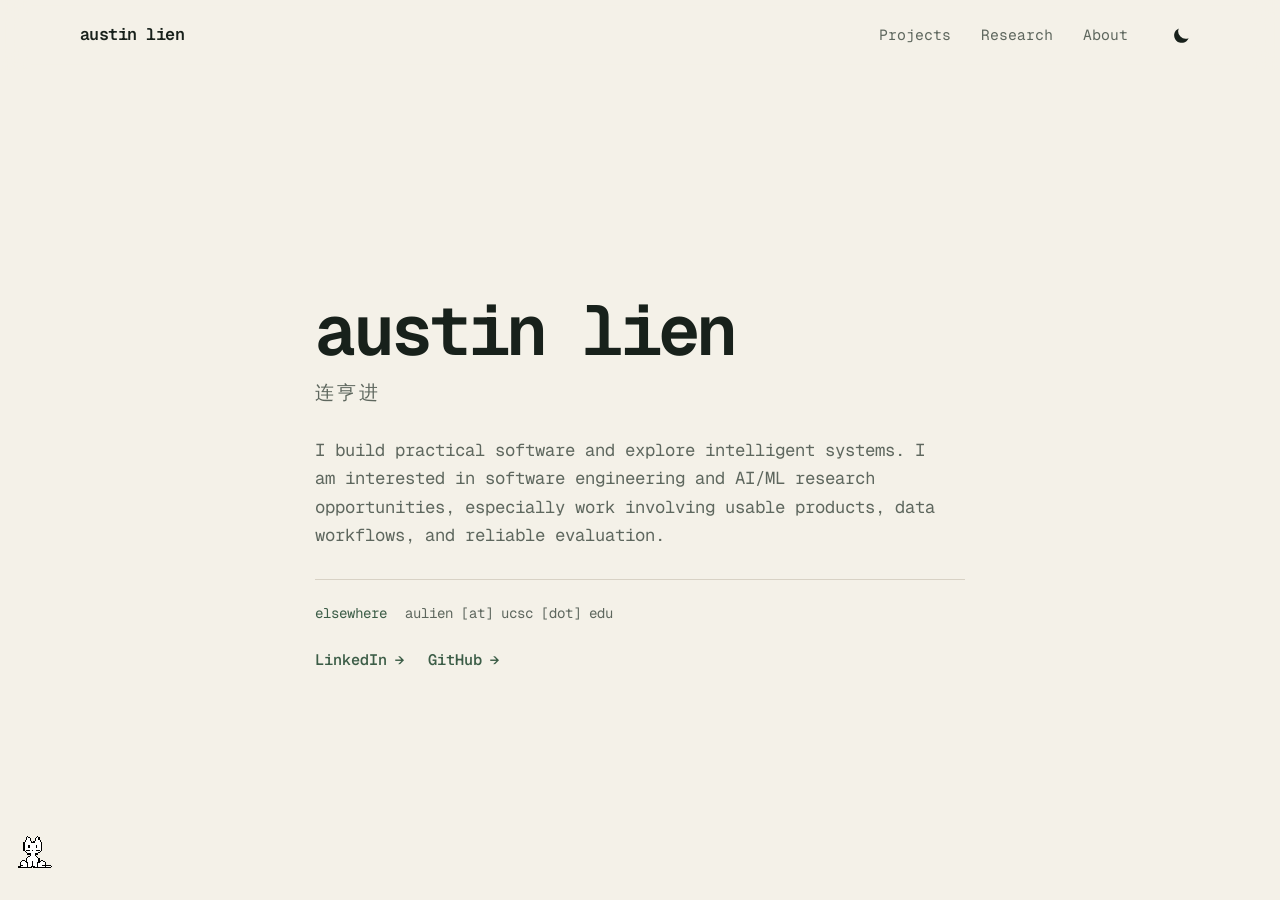
==== index.html @ deeaf7c6 "Publish personal portfolio site" ====
<!doctype html>
<html lang="en">
  <head>
    <meta charset="utf-8">
    <meta name="viewport" content="width=device-width, initial-scale=1">
    <meta name="theme-color" content="#f4f1e8">
    <meta
      name="description"
      content="Austin Lien - software engineering and AI/ML portfolio."
    >
    <title>Austin Lien | Software Engineering and AI/ML</title>
    <link rel="icon" href="favicon.svg" type="image/svg+xml">
    <link rel="stylesheet" href="style.css">
    <script>
      document.documentElement.classList.add("js");
      try {
        var savedTheme = localStorage.getItem("portfolio-theme");
        var prefersDark = window.matchMedia("(prefers-color-scheme: dark)").matches;
        if (savedTheme === "dark" || (!savedTheme && prefersDark)) {
          document.documentElement.dataset.theme = "dark";
        }
      } catch (error) {}
    </script>
  </head>
  <body>
    <a class="skip-link" href="#main-content">Skip to content</a>
    <header class="site-header">
      <div class="container header-layout">
        <a class="brand" href="index.html" aria-label="austin lien, home">
          austin lien
        </a>
        <nav class="nav-links" aria-label="Primary">
          <a href="projects.html">Projects</a>
          <a href="research.html">Research</a>
          <a href="about.html">About</a>
        </nav>
        <button class="theme-toggle" id="theme-toggle" type="button" aria-label="Switch to dark mode">
          <svg class="moon-icon" viewBox="0 0 24 24" aria-hidden="true">
            <path d="M21 15.4A9.5 9.5 0 0 1 8.6 3a9.5 9.5 0 1 0 12.4 12.4Z"/>
          </svg>
          <svg class="sun-icon" viewBox="0 0 24 24" aria-hidden="true">
            <circle cx="12" cy="12" r="4"/>
            <path d="M12 2v3M12 19v3M2 12h3M19 12h3M4.9 4.9l2.1 2.1M17 17l2.1 2.1M19.1 4.9 17 7M7 17l-2.1 2.1"/>
          </svg>
        </button>
      </div>
    </header>

    <main class="home-main" id="main-content">
      <section class="home-hero" aria-labelledby="hero-name">
        <div class="container home-layout">
          <div class="home-copy reveal">
            <h1 id="hero-name"></h1>
            <p class="native-name" id="native-name" lang="zh-Hans"></p>
            <p class="home-bio" id="hero-summary"></p>
            <p class="home-email">
              <span class="home-email-label">elsewhere</span>
              <span id="hero-email"></span>
            </p>
            <div class="home-links" id="home-links" aria-label="Profile links"></div>
          </div>
        </div>
      </section>
    </main>

    <script src="script.js"></script>
    <script src="oneko.js"></script>
  </body>
</html>
---- style.css ----
@import url("https://fonts.googleapis.com/css2?family=Geist+Mono:wght@400;500;600;700&display=swap");

:root {
  color-scheme: light;
  --background: #f4f1e8;
  --surface: #faf8f2;
  --surface-raised: #fffdf7;
  --text: #18211b;
  --muted: #5e675e;
  --line: #d8d2c5;
  --accent: #56745e;
  --accent-strong: #3c5d47;
  --accent-soft: #e0e5da;
  --grid: rgba(52, 76, 60, 0.055);
  --header: rgba(244, 241, 232, 0.88);
  --shadow: 0 18px 44px rgba(28, 38, 29, 0.055);
  --container: 1120px;
  --radius: 16px;
}

:root[data-theme="dark"] {
  color-scheme: dark;
  --background: #101512;
  --surface: #151c18;
  --surface-raised: #19221d;
  --text: #edf0e7;
  --muted: #9ca69b;
  --line: #2a362f;
  --accent: #8eaf91;
  --accent-strong: #b3ceb2;
  --accent-soft: #243128;
  --grid: rgba(175, 202, 176, 0.055);
  --header: rgba(16, 21, 18, 0.88);
  --shadow: none;
}

*,
*::before,
*::after {
  box-sizing: border-box;
}

html {
  scroll-behavior: smooth;
}

body {
  display: flex;
  flex-direction: column;
  margin: 0;
  min-width: 300px;
  min-height: 100vh;
  background: var(--background);
  color: var(--text);
  font-family: "Geist Mono", "Cascadia Mono", Consolas, monospace;
  line-height: 1.65;
  transition:
    background-color 200ms ease,
    color 200ms ease;
}

a {
  color: inherit;
  text-decoration: none;
}

p,
h1,
h2,
h3,
figure,
ul {
  margin: 0;
}

ul {
  padding: 0;
  list-style: none;
}

h1,
h2,
h3 {
  color: var(--text);
  font-weight: 650;
  letter-spacing: -0.055em;
  line-height: 1.1;
}

h1 {
  margin-top: 17px;
  font-size: clamp(3.15rem, 7.5vw, 5.15rem);
}

h2 {
  font-size: clamp(2rem, 4vw, 2.65rem);
}

h3 {
  font-size: 1.3rem;
}

.container {
  width: min(var(--container), calc(100% - 52px));
  margin: 0 auto;
}

.skip-link {
  position: fixed;
  z-index: 30;
  top: 12px;
  left: 12px;
  padding: 9px 15px;
  border-radius: 7px;
  background: var(--text);
  color: var(--background);
  transform: translateY(-150%);
}

.skip-link:focus {
  transform: translateY(0);
}

.site-header {
  position: sticky;
  z-index: 10;
  top: 0;
  padding: 16px 0;
  background: var(--header);
  backdrop-filter: blur(13px);
}

.header-layout {
  display: flex;
  align-items: center;
  gap: 34px;
}

.brand {
  flex: 1;
  font-size: 1.05rem;
  font-weight: 600;
  letter-spacing: -0.03em;
  white-space: nowrap;
}

.nav-links {
  display: flex;
  align-items: center;
  gap: clamp(16px, 2.5vw, 30px);
  color: var(--muted);
  font-size: 0.92rem;
}

.nav-links a {
  transition: color 150ms ease;
}

.nav-links a:hover,
.nav-links a:focus-visible,
.nav-links .active {
  color: var(--text);
}

.nav-links .active {
  position: relative;
}

.nav-links .active::after {
  position: absolute;
  right: 0;
  bottom: -9px;
  left: 0;
  height: 2px;
  content: "";
  background: var(--accent);
}

.button {
  display: inline-flex;
  align-items: center;
  justify-content: center;
  min-height: 48px;
  padding: 0 21px;
  border: 1px solid var(--line);
  border-radius: 9px;
  font-size: 0.91rem;
  font-weight: 550;
  transition:
    border-color 150ms ease,
    background 150ms ease,
    color 150ms ease,
    transform 150ms ease;
}

.button:hover {
  transform: translateY(-1px);
}

.button:focus-visible,
a:focus-visible,
.theme-toggle:focus-visible {
  outline: 2px solid var(--accent);
  outline-offset: 3px;
}

.button-primary {
  border-color: var(--accent-strong);
  background: var(--accent-strong);
  color: #f8f7f0;
}

.button-primary:hover {
  border-color: var(--text);
  background: var(--text);
  color: var(--background);
}

.button-outline {
  background: var(--surface);
}

.button-outline:hover {
  border-color: var(--accent);
  background: var(--accent-soft);
}

.button-small {
  min-height: 42px;
  padding: 0 18px;
}

.theme-toggle {
  display: grid;
  width: 38px;
  height: 38px;
  padding: 0;
  place-content: center;
  border: 0;
  border-radius: 999px;
  background: transparent;
  color: var(--text);
  cursor: pointer;
  transition:
    background 150ms ease,
    color 150ms ease;
}

.theme-toggle:hover {
  background: var(--accent-soft);
  color: var(--accent-strong);
}

.theme-toggle svg {
  width: 19px;
  height: 19px;
  fill: none;
  stroke: currentColor;
  stroke-width: 1.8;
  stroke-linecap: round;
  stroke-linejoin: round;
}

.theme-toggle .moon-icon {
  fill: currentColor;
  stroke: none;
}

.sun-icon {
  display: none;
}

:root[data-theme="dark"] .moon-icon {
  display: none;
}

:root[data-theme="dark"] .sun-icon {
  display: block;
}

.home-main,
.page-main {
  flex: 1;
}

.home-hero {
  display: flex;
  min-height: calc(100vh - 76px);
  align-items: center;
  padding: clamp(44px, 7vw, 76px) 0;
}

.home-layout {
  max-width: 650px;
}

.home-copy h1 {
  margin-top: 0;
  font-size: clamp(2.7rem, 6.2vw, 4.4rem);
}

.native-name {
  margin-top: 8px;
  color: var(--muted);
  font-family: "Noto Sans SC", "PingFang SC", "Microsoft YaHei", sans-serif;
  font-size: clamp(1rem, 1.9vw, 1.2rem);
  font-weight: 400;
  letter-spacing: 0.16em;
}

.eyebrow {
  color: var(--accent-strong);
  font-size: 0.76rem;
  font-weight: 600;
  letter-spacing: 0.12em;
  text-transform: uppercase;
}

.home-bio {
  max-width: 635px;
  margin-top: 27px;
  color: var(--muted);
  font-size: clamp(1rem, 1.45vw, 1.08rem);
}

.home-email {
  display: flex;
  gap: 18px;
  margin-top: 29px;
  padding-top: 22px;
  border-top: 1px solid var(--line);
  color: var(--muted);
  font-size: 0.88rem;
}

.home-email-label {
  color: var(--accent-strong);
}

.home-links {
  display: flex;
  gap: 24px;
  margin-top: 22px;
}

.home-link {
  display: inline-flex;
  align-items: center;
  gap: 8px;
  color: var(--accent-strong);
  font-size: 0.95rem;
  font-weight: 550;
}

.home-link span {
  transition: transform 150ms ease;
}

.home-link:hover span {
  transform: translateX(3px);
}

.card-kicker {
  color: var(--accent);
  font-size: 0.73rem;
  font-weight: 600;
  letter-spacing: 0.12em;
  text-transform: uppercase;
}

.page-hero {
  padding: clamp(54px, 8vw, 78px) 0 clamp(40px, 6vw, 58px);
}

.page-heading {
  max-width: 680px;
}

.page-heading h1 {
  margin: 16px 0 17px;
  font-size: clamp(2.8rem, 7vw, 4.1rem);
}

.page-heading > p:last-child {
  color: var(--muted);
  font-size: 1rem;
}

.page-content {
  padding: clamp(43px, 7vw, 66px) 0 clamp(64px, 9vw, 92px);
}

.project-grid {
  display: grid;
  grid-template-columns: repeat(3, 1fr);
  gap: 17px;
}

.project-card {
  display: flex;
  flex-direction: column;
  min-height: 410px;
  padding: 24px 23px;
  border: 1px solid var(--line);
  border-radius: var(--radius);
  background: var(--surface-raised);
  transition:
    border-color 170ms ease,
    transform 170ms ease;
}

.project-card:hover {
  border-color: var(--accent);
  transform: translateY(-3px);
}

.project-card-featured {
  display: grid;
  grid-column: 1 / -1;
  grid-template-columns: minmax(300px, 0.95fr) minmax(340px, 1fr);
  grid-template-areas:
    "demo header"
    "demo title"
    "demo description"
    "demo tags"
    "demo link";
  column-gap: 29px;
  min-height: 0;
}

.project-header {
  display: flex;
  justify-content: space-between;
  gap: 10px;
  margin-bottom: 29px;
  color: var(--muted);
  font-size: 0.68rem;
  letter-spacing: 0.09em;
  text-transform: uppercase;
}

.project-type {
  color: var(--accent-strong);
}

.project-status {
  text-align: right;
}

.project-card h3 {
  min-height: 57px;
  margin-bottom: 15px;
}

.project-description {
  margin-bottom: 24px;
  color: var(--muted);
  font-size: 0.92rem;
}

.project-card-featured .project-header {
  grid-area: header;
  margin-bottom: 20px;
}

.project-card-featured h3 {
  grid-area: title;
  min-height: 0;
}

.project-card-featured .project-description {
  grid-area: description;
}

.project-demo {
  margin-bottom: 22px;
  overflow: hidden;
  border-radius: 10px;
  background: var(--accent-soft);
}

.project-card-featured .project-demo {
  grid-area: demo;
  margin-bottom: 0;
}

.project-demo video {
  display: block;
  width: 100%;
  aspect-ratio: 16 / 9;
  object-fit: cover;
}

.project-image img {
  display: block;
  width: 100%;
  height: 100%;
  max-height: 330px;
  object-fit: cover;
  object-position: center top;
}

.tag-list {
  display: flex;
  flex-wrap: wrap;
  gap: 6px;
}

.tag-list li {
  padding: 4px 9px;
  border-radius: 999px;
  background: var(--accent-soft);
  color: var(--accent-strong);
  font-size: 0.72rem;
}

.project-card .tag-list {
  margin-top: auto;
}

.project-card-featured .tag-list {
  grid-area: tags;
  margin-top: 0;
}

.text-link {
  display: inline-flex;
  align-items: center;
  gap: 8px;
  width: fit-content;
  margin-top: 23px;
  color: var(--accent-strong);
  font-size: 0.87rem;
  font-weight: 550;
}

.text-link span {
  transition: transform 150ms ease;
}

.text-link:hover span {
  transform: translateX(3px);
}

.project-card-featured .text-link {
  grid-area: link;
}

.research-grid {
  display: grid;
}

.research-card {
  display: grid;
  grid-template-columns: minmax(300px, 0.96fr) minmax(320px, 1fr);
  gap: clamp(34px, 6vw, 63px);
  padding: clamp(27px, 5vw, 42px);
  border: 1px solid var(--line);
  border-radius: var(--radius);
  background: var(--surface-raised);
}

.research-type {
  margin-bottom: 18px;
  color: var(--accent-strong);
  font-size: 0.75rem;
  font-weight: 600;
  letter-spacing: 0.09em;
  text-transform: uppercase;
}

.research-card h2 {
  margin-bottom: 18px;
  font-size: clamp(1.8rem, 3vw, 2.25rem);
}

.research-description {
  margin-bottom: 27px;
  color: var(--muted);
  font-size: 0.95rem;
}

.research-details {
  padding: 24px;
  border-radius: 12px;
  background: var(--background);
}

.impact-label {
  margin-bottom: 12px;
  color: var(--accent-strong);
  font-size: 0.75rem;
  font-weight: 600;
  letter-spacing: 0.1em;
  text-transform: uppercase;
}

.impact-copy {
  margin-bottom: 28px;
  color: var(--text);
  font-size: 0.97rem;
}

.research-bullets {
  display: grid;
  gap: 13px;
  color: var(--muted);
  font-size: 0.89rem;
}

.research-bullets li {
  display: flex;
  gap: 11px;
}

.research-bullets li::before {
  flex: 0 0 auto;
  color: var(--accent);
  content: "+";
}

.about-sections {
  display: grid;
  gap: clamp(60px, 8vw, 86px);
}

.about-heading {
  margin-bottom: 30px;
}

.about-heading h2 {
  margin-top: 13px;
}

.currently-grid {
  display: grid;
  grid-template-columns: repeat(3, 1fr);
  gap: 13px;
}

.currently-card {
  min-height: 95px;
  padding: 19px 20px;
  border-radius: 12px;
  background: var(--surface);
}

.currently-card p {
  margin-bottom: 13px;
  color: var(--muted);
  font-size: 0.74rem;
  letter-spacing: 0.1em;
  text-transform: uppercase;
}

.currently-card strong {
  font-size: 0.92rem;
  font-weight: 500;
}

.recipe-grid,
.fragrance-grid,
.music-grid {
  display: grid;
  grid-template-columns: repeat(3, 1fr);
  gap: 17px;
}

.recipe-card,
.fragrance-card {
  display: flex;
  flex-direction: column;
  overflow: hidden;
  border: 1px solid var(--line);
  border-radius: var(--radius);
  background: var(--surface-raised);
}

.recipe-card img,
.recipe-placeholder {
  display: grid;
  width: 100%;
  aspect-ratio: 1 / 1;
  place-content: center;
  background:
    linear-gradient(135deg, var(--accent-soft), var(--surface)),
    var(--surface);
  color: var(--muted);
  font-size: 0.74rem;
  letter-spacing: 0.12em;
  text-transform: uppercase;
  object-fit: cover;
}

.recipe-copy {
  display: flex;
  flex: 1;
  flex-direction: column;
  padding: 21px 20px 20px;
}

.recipe-copy h3,
.fragrance-card h3,
.music-card h3 {
  margin-bottom: 12px;
  font-size: 1.08rem;
}

.recipe-copy p,
.music-card p:not(.music-artist) {
  margin-bottom: 28px;
  color: var(--muted);
  font-size: 0.84rem;
}

.recipe-copy .tag-list {
  margin-top: auto;
}

.fragrance-card {
  min-height: 244px;
  padding: 23px 20px;
}

.fragrance-title {
  display: flex;
  justify-content: space-between;
  gap: 13px;
  margin-bottom: 30px;
}

.fragrance-title p {
  color: var(--muted);
  font-size: 0.78rem;
}

.rating {
  color: var(--accent-strong);
  font-size: 0.82rem;
  font-weight: 500;
  white-space: nowrap;
}

.fragrance-occasion {
  margin-top: auto;
  padding-top: 26px;
  color: var(--muted);
  font-size: 0.8rem;
}

.fragrance-prompt {
  opacity: 0.68;
}

.music-card {
  display: grid;
  grid-template-columns: 62px 1fr;
  gap: 17px;
  padding: 19px;
  border-radius: 12px;
  background: var(--surface);
}

.album-placeholder {
  width: 62px;
  height: 62px;
  border-radius: 7px;
  background: linear-gradient(145deg, var(--accent-soft), var(--line));
}

.music-card h3 {
  margin-bottom: 3px;
  font-size: 0.94rem;
}

.music-card h3 a:hover {
  color: var(--accent-strong);
}

.music-artist {
  margin-bottom: 9px;
  color: var(--accent-strong);
  font-size: 0.78rem;
}

.music-card p:not(.music-artist) {
  margin-bottom: 0;
}

.noscript-message {
  max-width: 700px;
  margin: 0 auto 32px;
  padding: 18px;
  border: 1px solid var(--line);
  border-radius: var(--radius);
}

.noscript-message a {
  color: var(--accent-strong);
  text-decoration: underline;
}

.js .reveal {
  opacity: 0;
  transform: translateY(13px);
  transition:
    opacity 420ms ease,
    transform 420ms ease;
}

.js .reveal.is-visible {
  opacity: 1;
  transform: none;
}

#oneko {
  position: fixed;
  z-index: 20;
  width: 40px;
  height: 40px;
  background-size: 320px 160px;
  pointer-events: none;
  image-rendering: pixelated;
}

@media (max-width: 930px) {
  .header-layout {
    flex-wrap: wrap;
  }

  .brand {
    order: 1;
  }

  .theme-toggle {
    order: 2;
  }

  .nav-links {
    order: 3;
    flex: 0 0 100%;
    padding-top: 8px;
  }

  .project-grid,
  .research-grid,
  .currently-grid,
  .recipe-grid,
  .fragrance-grid,
  .music-grid {
    grid-template-columns: 1fr;
  }

  .research-card {
    grid-template-columns: 1fr;
  }

  .project-card {
    min-height: 0;
  }

  .project-card h3 {
    min-height: 0;
  }

  .project-card-featured {
    grid-template-columns: 1fr;
    grid-template-areas:
      "demo"
      "header"
      "title"
      "description"
      "tags"
      "link";
  }

  .project-card-featured .project-demo {
    margin-bottom: 25px;
  }

}

@media (max-width: 650px) {
  .container {
    width: min(var(--container), calc(100% - 34px));
  }

  .site-header {
    padding: 13px 0 10px;
  }

  .nav-links {
    gap: 20px;
    overflow-x: auto;
    padding-bottom: 5px;
    scrollbar-width: none;
  }

  .nav-links::-webkit-scrollbar {
    display: none;
  }

  .home-hero {
    min-height: 0;
    padding: 50px 0 64px;
  }

  .home-copy {
    text-align: center;
  }

  .home-links {
    justify-content: center;
  }

  .home-email {
    justify-content: center;
  }

  #oneko {
    display: none;
  }

}

@media (prefers-reduced-motion: reduce) {
  *,
  *::before,
  *::after {
    scroll-behavior: auto;
    transition-duration: 0.01ms !important;
    animation-duration: 0.01ms !important;
  }
}
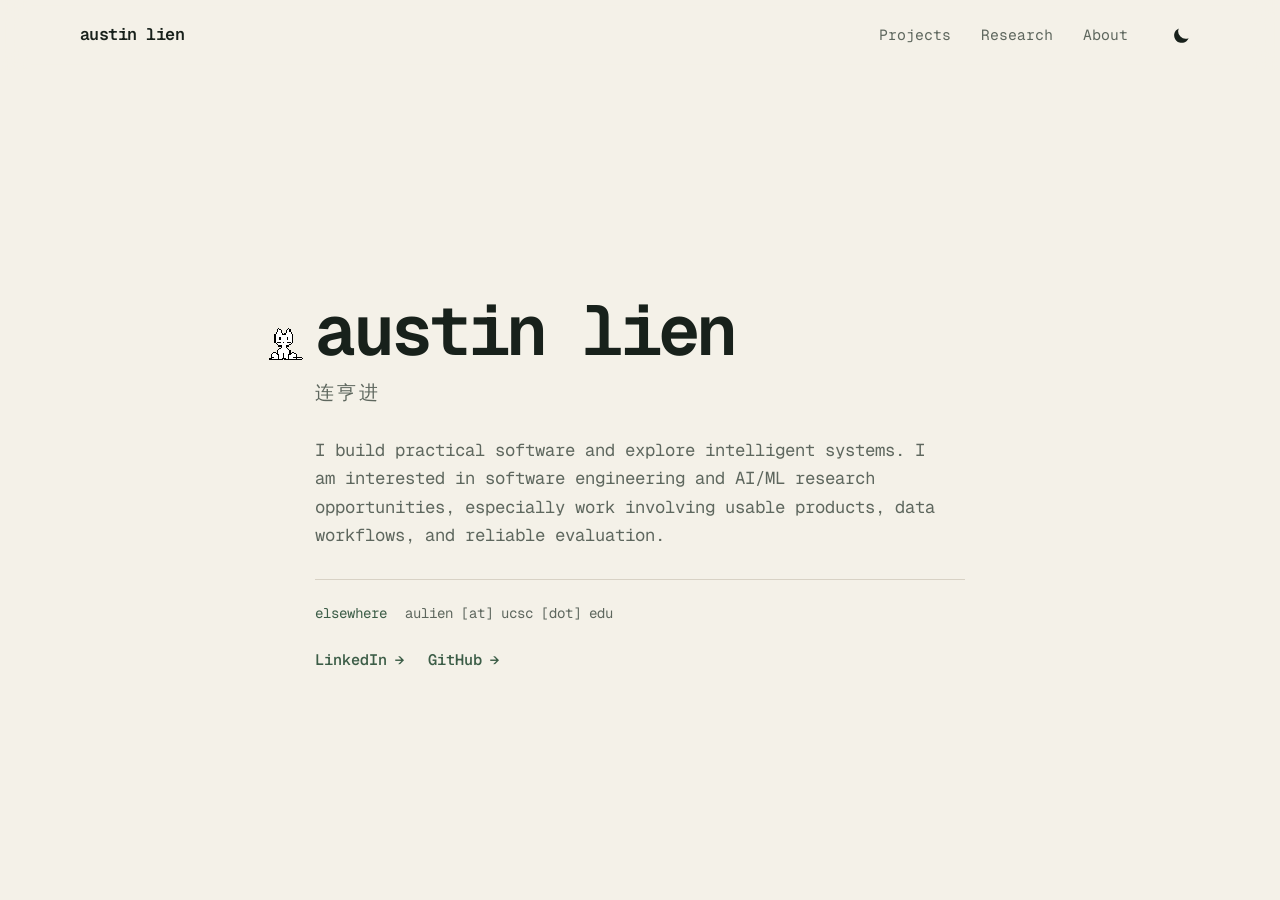
==== commit eaab1026: "Refine research focus and default theme" ====
--- a/index.html
+++ b/index.html
@@ -15,8 +15,7 @@
       document.documentElement.classList.add("js");
       try {
         var savedTheme = localStorage.getItem("portfolio-theme");
-        var prefersDark = window.matchMedia("(prefers-color-scheme: dark)").matches;
-        if (savedTheme === "dark" || (!savedTheme && prefersDark)) {
+        if (savedTheme === "dark") {
           document.documentElement.dataset.theme = "dark";
         }
       } catch (error) {}
--- a/style.css
+++ b/style.css
@@ -580,6 +580,20 @@
   font-size: 0.95rem;
 }
 
+.research-section-label {
+  margin-bottom: 12px;
+  color: var(--accent-strong);
+  font-size: 0.7rem;
+  font-weight: 600;
+  letter-spacing: 0.1em;
+  text-transform: uppercase;
+}
+
+.research-focus .tag-list li {
+  border: 1px solid var(--line);
+  background: var(--background);
+}
+
 .research-details {
   padding: 24px;
   border-radius: 12px;
@@ -619,6 +633,12 @@
   content: "+";
 }
 
+.research-tools {
+  margin-top: 31px;
+  padding-top: 23px;
+  border-top: 1px solid var(--line);
+}
+
 .about-sections {
   display: grid;
   gap: clamp(60px, 8vw, 86px);
@@ -630,6 +650,38 @@
 
 .about-heading h2 {
   margin-top: 13px;
+}
+
+.about-title-row {
+  display: flex;
+  align-items: baseline;
+  gap: 18px;
+  margin-top: 13px;
+}
+
+.about-heading .about-title-row h2 {
+  margin-top: 0;
+}
+
+.beef-link {
+  color: var(--muted);
+  font-size: 0.84rem;
+  transition: color 150ms ease;
+}
+
+.beef-link:hover,
+.beef-link:focus-visible {
+  color: var(--accent-strong);
+}
+
+.beef-link span {
+  display: inline-block;
+  margin-left: 4px;
+  transition: transform 150ms ease;
+}
+
+.beef-link:hover span {
+  transform: translateX(3px);
 }
 
 .currently-grid {
@@ -761,11 +813,20 @@
   background: var(--surface);
 }
 
-.album-placeholder {
+.album-placeholder,
+.album-cover {
   width: 62px;
   height: 62px;
   border-radius: 7px;
+}
+
+.album-placeholder {
   background: linear-gradient(145deg, var(--accent-soft), var(--line));
+}
+
+.album-cover {
+  display: block;
+  object-fit: cover;
 }
 
 .music-card h3 {
@@ -785,6 +846,130 @@
 
 .music-card p:not(.music-artist) {
   margin-bottom: 0;
+}
+
+.back-link {
+  display: inline-flex;
+  margin-bottom: 28px;
+  color: var(--muted);
+  font-size: 0.84rem;
+  transition: color 150ms ease;
+}
+
+.back-link:hover,
+.back-link:focus-visible {
+  color: var(--accent-strong);
+}
+
+.gallery-instruction {
+  margin-bottom: 22px;
+  color: var(--muted);
+  font-size: 0.84rem;
+}
+
+.steak-grid {
+  display: grid;
+  grid-template-columns: repeat(auto-fill, minmax(300px, 1fr));
+  gap: 17px;
+}
+
+.steak-card {
+  position: relative;
+  overflow: hidden;
+  aspect-ratio: 3 / 4;
+  border: 1px solid var(--line);
+  border-radius: var(--radius);
+  background: var(--surface-raised);
+}
+
+.steak-card:focus-visible {
+  outline: 2px solid var(--accent);
+  outline-offset: 3px;
+}
+
+.steak-card img,
+.steak-placeholder {
+  display: grid;
+  width: 100%;
+  height: 100%;
+  place-content: center;
+  background:
+    linear-gradient(135deg, var(--accent-soft), var(--surface)),
+    var(--surface);
+  color: var(--muted);
+  font-size: 0.72rem;
+  letter-spacing: 0.12em;
+  text-transform: uppercase;
+  object-fit: cover;
+  transition:
+    filter 200ms ease,
+    transform 280ms ease;
+}
+
+.steak-overlay {
+  position: absolute;
+  inset: 0;
+  display: flex;
+  flex-direction: column;
+  justify-content: flex-end;
+  padding: 24px 21px;
+  background: rgba(16, 21, 18, 0.72);
+  color: #f3f1e9;
+  opacity: 0;
+  transition: opacity 190ms ease;
+}
+
+.steak-label {
+  margin-bottom: 16px;
+  color: #c1d7bf;
+  font-size: 0.68rem;
+  letter-spacing: 0.12em;
+  text-transform: uppercase;
+}
+
+.steak-location {
+  margin-bottom: 4px;
+  color: #f3f1e9;
+  font-size: 0.94rem;
+  font-weight: 600;
+}
+
+.steak-cut {
+  margin-bottom: 17px;
+  color: #c1d7bf;
+  font-size: 0.77rem;
+}
+
+.steak-notes {
+  display: grid;
+  gap: 5px;
+  margin-bottom: 18px;
+  color: #d5d9d1;
+  font-size: 0.76rem;
+  line-height: 1.48;
+}
+
+.steak-notes li::before {
+  margin-right: 6px;
+  color: #c1d7bf;
+  content: "+";
+}
+
+.steak-rating {
+  color: #f3f1e9;
+  font-size: 0.86rem;
+  font-weight: 600;
+}
+
+.steak-card:hover .steak-overlay,
+.steak-card:focus .steak-overlay {
+  opacity: 1;
+}
+
+.steak-card:hover img,
+.steak-card:focus img {
+  filter: brightness(0.62);
+  transform: scale(1.035);
 }
 
 .noscript-message {
@@ -923,6 +1108,13 @@
 
 }
 
+@media (hover: none) {
+  .steak-overlay {
+    background: linear-gradient(transparent 18%, rgba(16, 21, 18, 0.82));
+    opacity: 1;
+  }
+}
+
 @media (prefers-reduced-motion: reduce) {
   *,
   *::before,
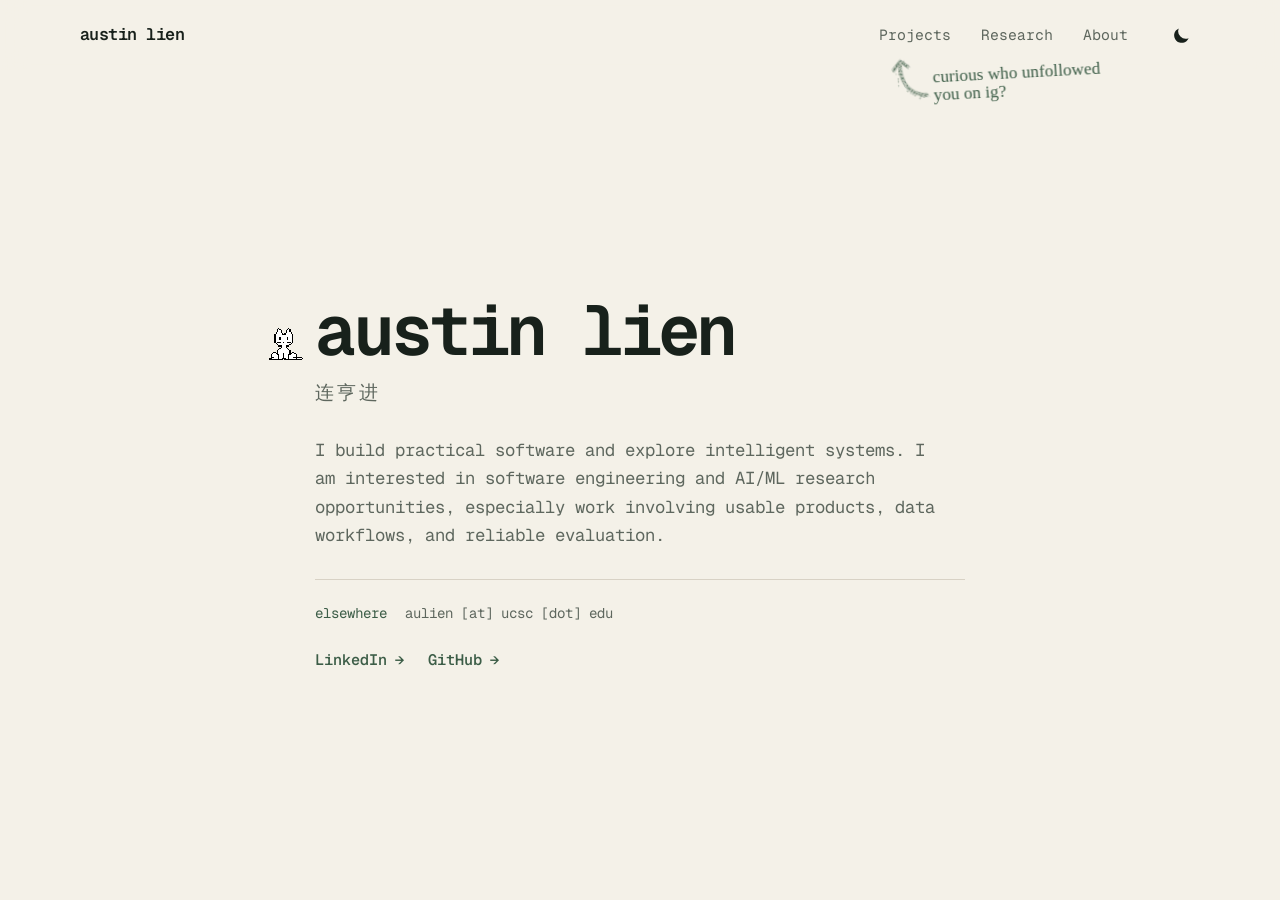
==== commit b7a2618a: "Promote audit tool from homepage" ====
--- a/index.html
+++ b/index.html
@@ -28,8 +28,53 @@
         <a class="brand" href="index.html" aria-label="austin lien, home">
           austin lien
         </a>
-        <nav class="nav-links" aria-label="Primary">
-          <a href="projects.html">Projects</a>
+        <nav class="nav-links home-nav-links" aria-label="Primary">
+          <a
+            class="projects-promo-link"
+            href="projects.html"
+            aria-label="Projects"
+            data-goatcounter-click="home-projects-instagram-nudge"
+            data-goatcounter-title="Homepage Instagram audit prompt"
+          >
+            Projects
+            <span class="projects-nudge" aria-hidden="true">
+              <svg class="projects-nudge-arrow" viewBox="0 0 45 52">
+                <filter id="chalk-arrow-roughness">
+                  <feTurbulence type="fractalNoise" baseFrequency="0.13" numOctaves="3" seed="8" result="noise"/>
+                  <feDisplacementMap in="SourceGraphic" in2="noise" scale="2.5"/>
+                </filter>
+                <filter id="chalk-arrow-grain">
+                  <feTurbulence type="fractalNoise" baseFrequency="0.45" numOctaves="3" seed="19" result="dust"/>
+                  <feColorMatrix
+                    in="dust"
+                    type="matrix"
+                    values="0 0 0 0 1
+                            0 0 0 0 1
+                            0 0 0 0 1
+                            0 0 0 1.6 -0.52"
+                    result="grain"
+                  />
+                  <feComposite in="SourceGraphic" in2="grain" operator="in"/>
+                </filter>
+                <g class="chalk-underlayer" filter="url(#chalk-arrow-roughness)">
+                  <path d="M42 47 C20 45 12 30 14 8 M14 8 L6 17 M14 8 L22 14"/>
+                  <path d="M41 46 C21 45 13 29 14 9 M14 9 L7 18 M15 9 L23 15"/>
+                </g>
+                <g filter="url(#chalk-arrow-grain)">
+                  <path class="chalk-stroke" d="M42 47 C20 45 12 30 14 8 M14 8 L6 17 M14 8 L22 14"/>
+                </g>
+                <g class="chalk-scatter">
+                  <path d="M39 49 L34 48 M29 47 L26 45 M21 42 L19 40 M11 31 L11 27 M12 23 L12 19 M18 11 L21 14 M8 16 L6 19"/>
+                  <circle cx="34" cy="50" r="1.1"/>
+                  <circle cx="24" cy="44" r=".8"/>
+                  <circle cx="11" cy="35" r=".85"/>
+                  <circle cx="9" cy="22" r=".75"/>
+                  <circle cx="18" cy="8" r=".8"/>
+                </g>
+              </svg>
+              <span>curious who unfollowed<br>you on ig?</span>
+            </span>
+          </a>
           <a href="research.html">Research</a>
           <a href="about.html">About</a>
         </nav>
@@ -64,5 +109,6 @@
 
     <script src="script.js"></script>
     <script src="oneko.js"></script>
+    <script data-goatcounter="https://austinlien.goatcounter.com/count" async src="//gc.zgo.at/count.js"></script>
   </body>
 </html>
--- a/style.css
+++ b/style.css
@@ -1,4 +1,4 @@
-@import url("https://fonts.googleapis.com/css2?family=Geist+Mono:wght@400;500;600;700&display=swap");
+@import url("https://fonts.googleapis.com/css2?family=Geist+Mono:wght@400;500;600;700&family=Schoolbell&display=swap");
 
 :root {
   color-scheme: light;
@@ -176,6 +176,68 @@
   background: var(--accent);
 }
 
+.projects-promo-link {
+  position: relative;
+}
+
+.projects-nudge {
+  position: absolute;
+  top: calc(100% + 18px);
+  left: 18px;
+  display: inline-flex;
+  align-items: flex-start;
+  gap: 3px;
+  width: max-content;
+  color: var(--accent-strong);
+  font-family: "Schoolbell", "Segoe Print", cursive;
+  font-size: 1.08rem;
+  line-height: 1.02;
+  pointer-events: none;
+  transform: rotate(-3deg);
+}
+
+.projects-nudge-arrow {
+  display: block;
+  flex: none;
+  width: 42px;
+  height: 47px;
+  margin: -16px 0 0 -9px;
+  overflow: visible;
+}
+
+.projects-nudge-arrow .chalk-stroke {
+  fill: none;
+  stroke: currentColor;
+  stroke-width: 3.25px;
+  stroke-linecap: round;
+  stroke-linejoin: round;
+  opacity: 0.92;
+}
+
+.projects-nudge-arrow .chalk-underlayer path {
+  fill: none;
+  stroke: currentColor;
+  stroke-width: 4.45px;
+  stroke-linecap: round;
+  stroke-linejoin: round;
+  stroke-dasharray: 1 0.9 5 0.65;
+  opacity: 0.14;
+}
+
+.projects-nudge-arrow .chalk-scatter path {
+  fill: none;
+  stroke: currentColor;
+  stroke-width: 1.25px;
+  stroke-linecap: round;
+  stroke-dasharray: 1.2 2;
+  opacity: 0.4;
+}
+
+.projects-nudge-arrow .chalk-scatter circle {
+  fill: currentColor;
+  opacity: 0.29;
+}
+
 .button {
   display: inline-flex;
   align-items: center;
@@ -546,6 +608,119 @@
   grid-area: link;
 }
 
+.audit-hero .page-heading {
+  max-width: 820px;
+}
+
+.audit-content {
+  padding-top: 0;
+}
+
+.audit-layout {
+  display: grid;
+  grid-template-columns: minmax(285px, 0.8fr) minmax(390px, 1.2fr);
+  align-items: start;
+  gap: clamp(28px, 5vw, 54px);
+}
+
+.audit-overview h2 {
+  margin: 30px 0 21px;
+  font-size: clamp(1.65rem, 3vw, 2.05rem);
+}
+
+.audit-notice {
+  padding: 15px 17px;
+  border-left: 3px solid var(--accent);
+  background: var(--accent-soft);
+  color: var(--accent-strong);
+  font-size: 0.86rem;
+}
+
+.audit-steps {
+  display: grid;
+  gap: 15px;
+  margin: 0;
+  padding-left: 22px;
+  color: var(--muted);
+  font-size: 0.92rem;
+}
+
+.audit-steps a {
+  color: var(--accent-strong);
+  text-decoration: underline;
+  text-underline-offset: 3px;
+}
+
+.audit-steps strong {
+  color: var(--text);
+  font-weight: 600;
+}
+
+.audit-tip {
+  margin-top: 22px;
+  color: var(--muted);
+  font-size: 0.82rem;
+}
+
+.audit-actions {
+  display: flex;
+  flex-wrap: wrap;
+  gap: 10px;
+  margin-top: 30px;
+}
+
+.audit-actions button {
+  cursor: pointer;
+  font-family: inherit;
+}
+
+.audit-feedback {
+  min-height: 25px;
+  margin-top: 15px;
+  color: var(--accent-strong);
+  font-size: 0.84rem;
+}
+
+.audit-feedback.is-error {
+  color: #a64f43;
+}
+
+.audit-code-shell {
+  overflow: hidden;
+  border: 1px solid var(--line);
+  border-radius: 10px;
+  background: var(--surface-raised);
+}
+
+.audit-code-header {
+  display: flex;
+  align-items: center;
+  justify-content: space-between;
+  padding: 12px 16px;
+  border-bottom: 1px solid var(--line);
+  color: var(--muted);
+  font-size: 0.76rem;
+}
+
+.audit-code-header span {
+  padding: 3px 8px;
+  border-radius: 999px;
+  background: var(--accent-soft);
+  color: var(--accent-strong);
+}
+
+.audit-code {
+  height: min(590px, 66vh);
+  margin: 0;
+  padding: 17px;
+  overflow: auto;
+  color: var(--muted);
+  font-family: inherit;
+  font-size: 0.74rem;
+  line-height: 1.65;
+  white-space: pre;
+}
+
 .research-grid {
   display: grid;
 }
@@ -1063,6 +1238,14 @@
     margin-bottom: 25px;
   }
 
+  .audit-layout {
+    grid-template-columns: 1fr;
+  }
+
+  .audit-code {
+    height: min(510px, 62vh);
+  }
+
 }
 
 @media (max-width: 650px) {
@@ -1085,6 +1268,16 @@
     display: none;
   }
 
+  .home-nav-links {
+    overflow: visible;
+    padding-bottom: 66px;
+  }
+
+  .home-nav-links .projects-nudge {
+    top: calc(100% + 14px);
+    left: 14px;
+  }
+
   .home-hero {
     min-height: 0;
     padding: 50px 0 64px;
@@ -1104,6 +1297,10 @@
 
   #oneko {
     display: none;
+  }
+
+  .audit-actions .button {
+    width: 100%;
   }
 
 }
